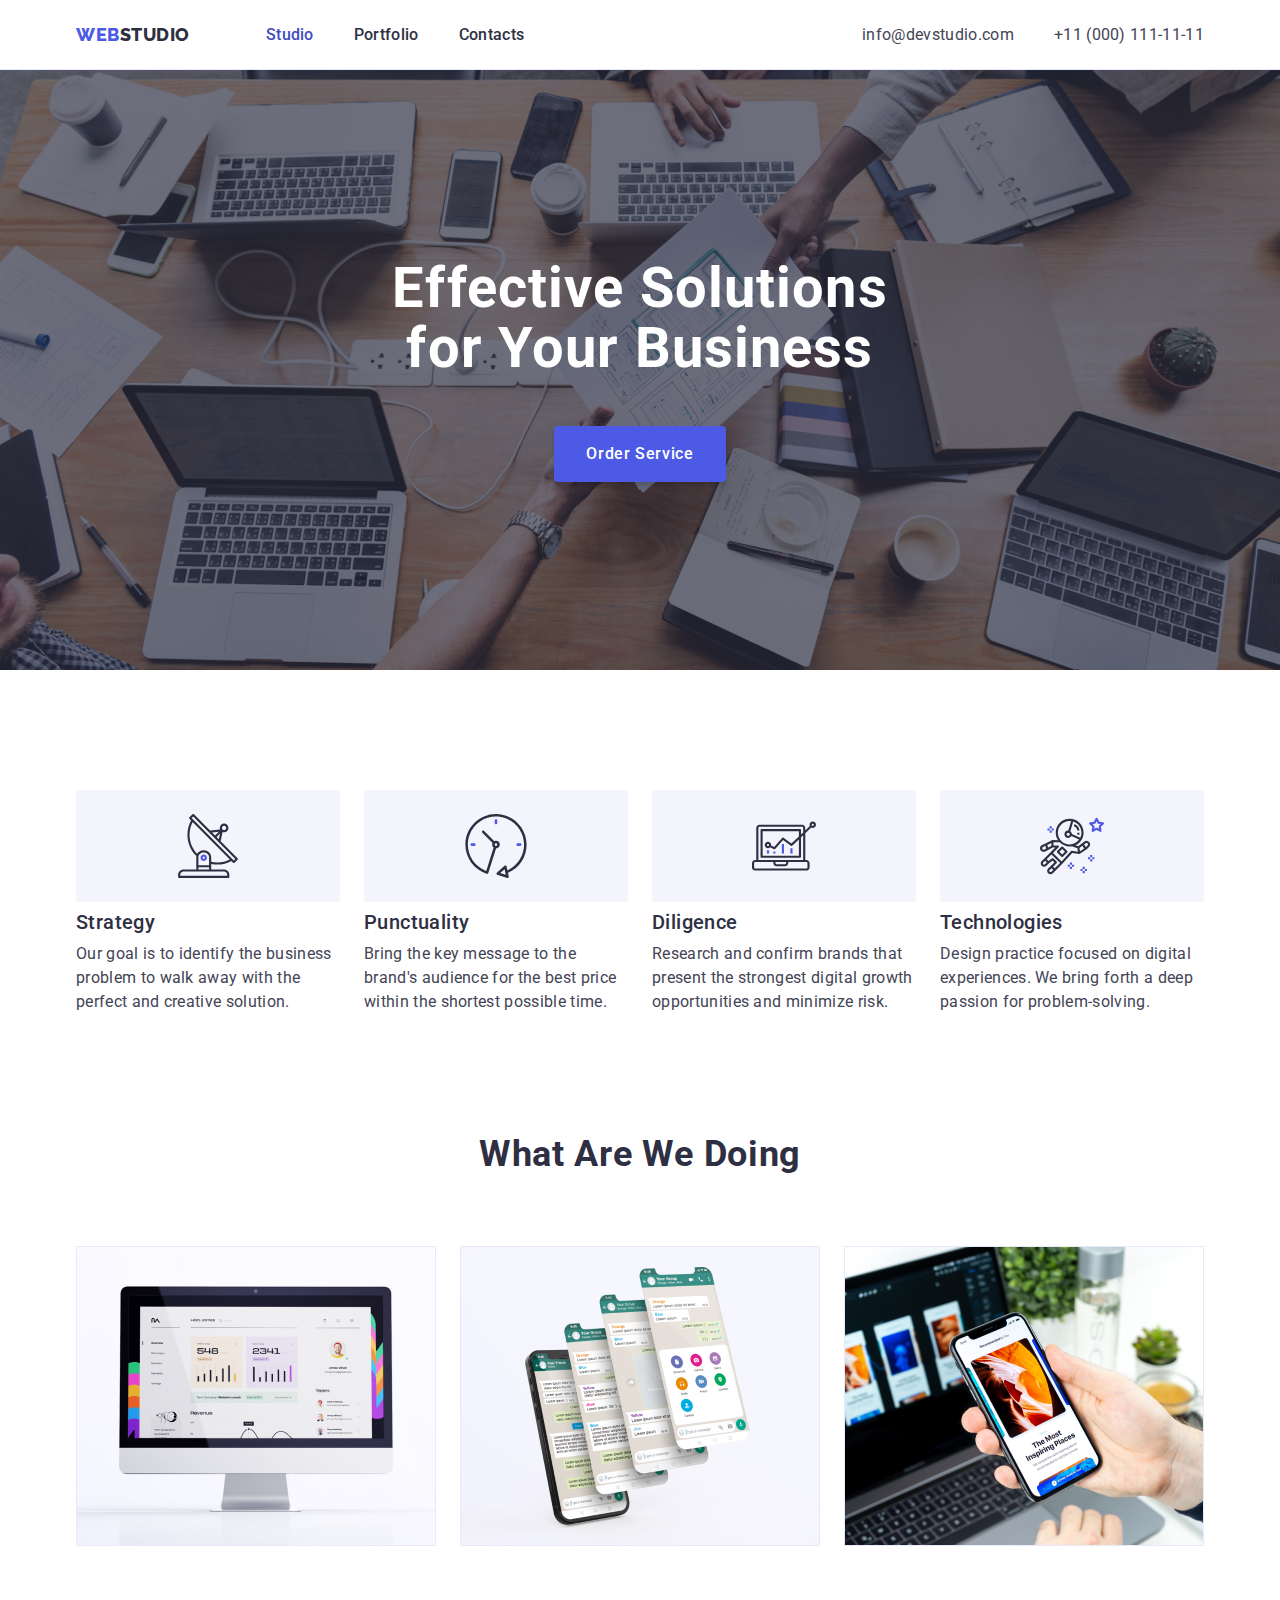
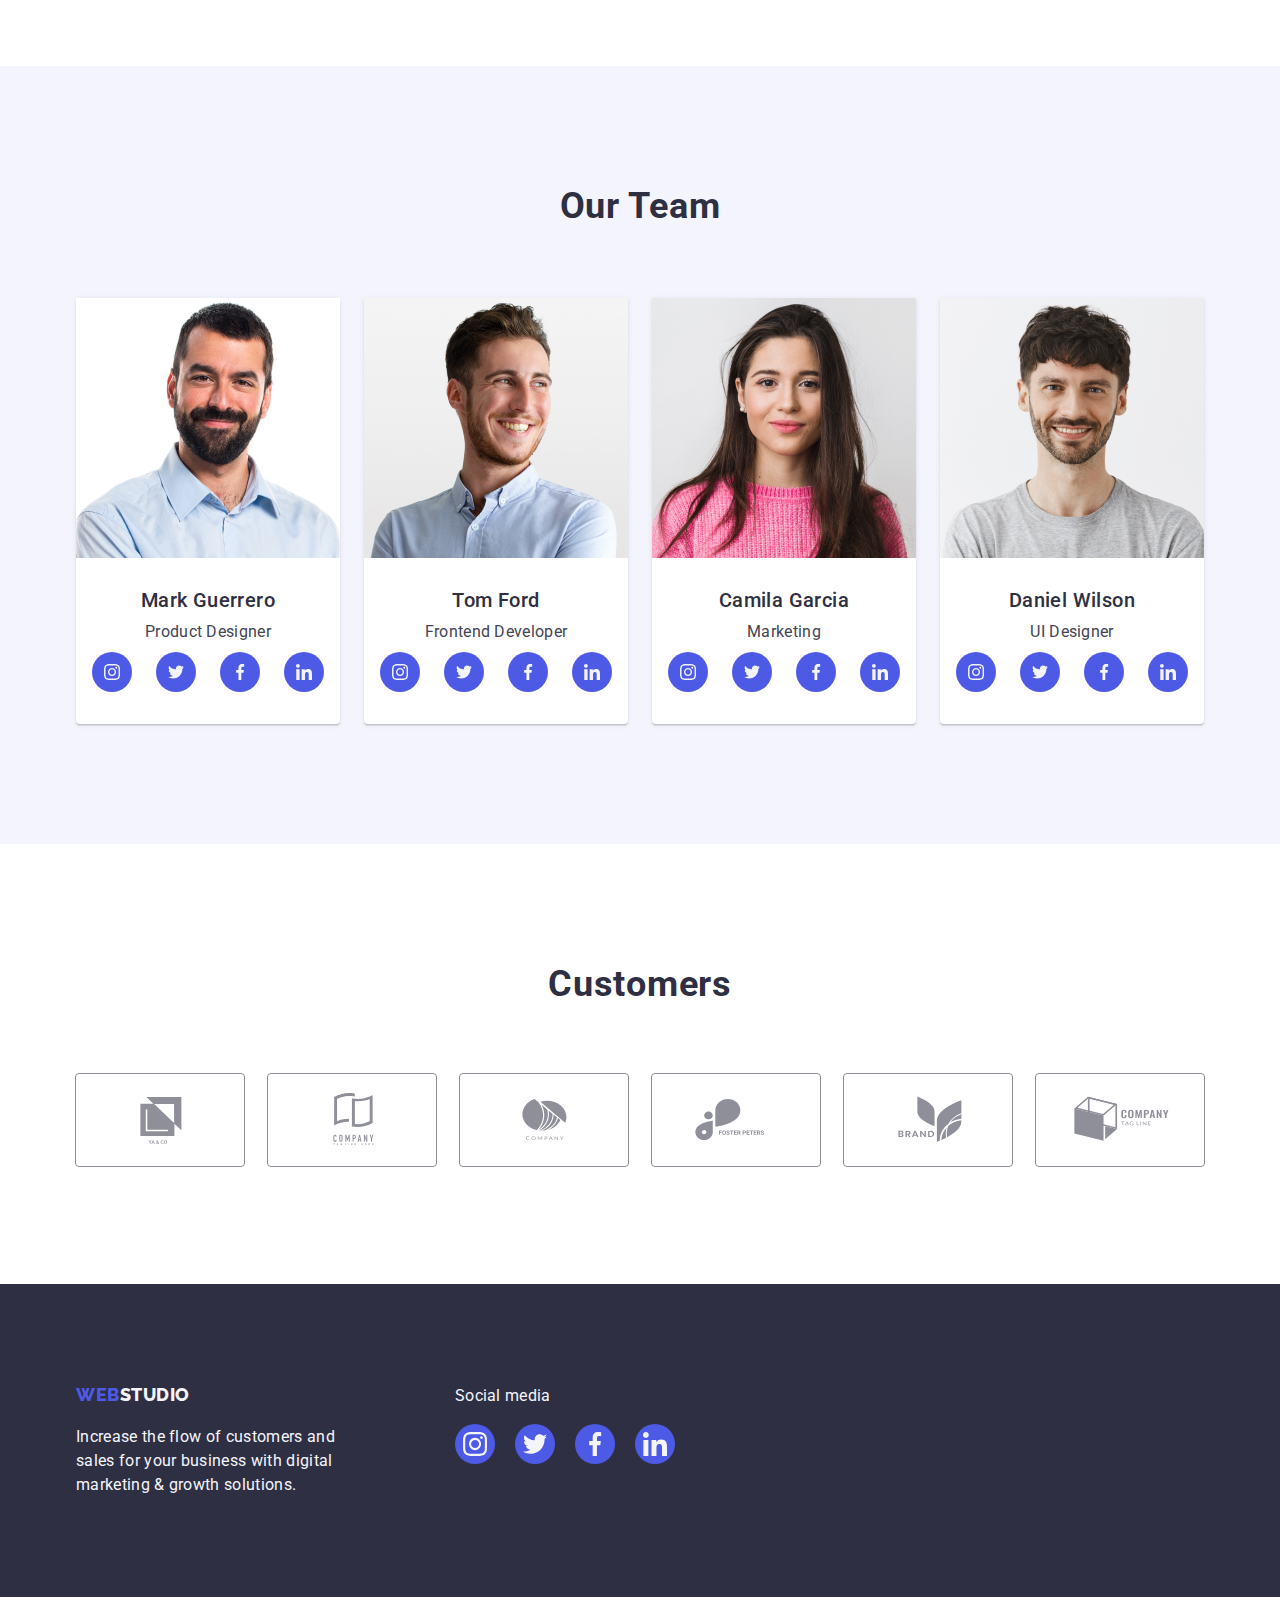
==== index.html @ 480c5d7b "Initial commit" ====
<!DOCTYPE html>
<html lang="en">
  <head>
    <meta charset="UTF-8" />
    <meta http-equiv="X-UA-Compatible" content="IE=edge" />
    <meta name="viewport" content="width=device-width, initial-scale=1.0" />
    <meta
      name="description"
      content="Effective solutions for business, Digital Marketing"
    />
    <title>Studio</title>
    <link
      rel="stylesheet"
      href="https://cdnjs.cloudflare.com/ajax/libs/modern-normalize/1.0.0/modern-normalize.min.css"
    />
    <link rel="stylesheet" href="./css/styles.css" />
    <link rel="preconnect" href="https://fonts.googleapis.com" />
    <link rel="preconnect" href="https://fonts.gstatic.com" crossorigin />
    <link
      href="https://fonts.googleapis.com/css2?family=Raleway:wght@800&family=Roboto:wght@400;500;700;900&display=swap"
      rel="stylesheet"
    />
    <link rel="icon" href="./images/webstudio-logo.png" />
  </head>
  <body>
    <header class="header">
      <div class="container header-container">
        <nav class="header-navigation">
          <a href="./index.html" class="header-logo link"
            ><span class="logo-blue">WEB</span>STUDIO</a
          >
          <ul class="header-menu-list list">
            <li class="header-menu-item">
              <a href="./index.html" class="header-menu-link link menu-active"
                >Studio</a
              >
            </li>
            <li class="header-menu-item">
              <a
                href="./portfolio.html"
                class="header-menu-link link"
                target="_blank"
                rel="noopener noreferrer"
                >Portfolio</a
              >
            </li>
            <li class="header-menu-item">
              <a
                href="#"
                class="header-menu-link link"
                target="_blank"
                rel="noopener noreferrer"
                >Contacts</a
              >
            </li>
          </ul>
        </nav>
        <address class="header-address">
          <ul class="header-address-list list">
            <li class="header-address-item">
              <a
                href="mailto:info@devstudio.com"
                class="header-address-link link"
                target="_blank"
                rel="noopener noreferrer"
                >info@devstudio.com</a
              >
            </li>
            <li class="header-address-item">
              <a
                href="tel:+110001111111"
                class="header-address-link link"
                target="_blank"
                rel="noopener noreferrer"
                >+11 (000) 111-11-11</a
              >
            </li>
          </ul>
        </address>
      </div>
    </header>
    <main>
      <section class="hero">
        <div class="container hero-container">
          <h1 class="hero-title">
            Effective Solutions
            <br />
            for Your Business
          </h1>
          <button type="button" class="hero-button">Order Service</button>
        </div>
      </section>
      <section class="section">
        <div class="container">
          <ul class="feature-list list">
            <li class="feature-item">
              <div class="feature-icon-container">
                <svg class="feature-icon" width="64" height="64">
                  <use href="./images/icons.svg#antenna"></use>
                </svg>
              </div>
              <h3 class="feature-title">Strategy</h3>
              <p class="feature-description">
                Our goal is to identify the business problem to walk away with
                the perfect and creative solution.
              </p>
            </li>
            <li class="feature-item">
              <div class="feature-icon-container">
                <svg class="feature-icon" width="64" height="64">
                  <use href="./images/icons.svg#clock"></use>
                </svg>
              </div>
              <h3 class="feature-title">Punctuality</h3>
              <p class="feature-description">
                Bring the key message to the brand's audience for the best price
                within the shortest possible time.
              </p>
            </li>
            <li class="feature-item">
              <div class="feature-icon-container">
                <svg class="feature-icon" width="64" height="64">
                  <use href="./images/icons.svg#diagram"></use>
                </svg>
              </div>
              <h3 class="feature-title">Diligence</h3>
              <p class="feature-description">
                Research and confirm brands that present the strongest digital
                growth opportunities and minimize risk.
              </p>
            </li>
            <li class="feature-item">
              <div class="feature-icon-container">
                <svg class="feature-icon" width="64" height="64">
                  <use href="./images/icons.svg#astronaut"></use>
                </svg>
              </div>
              <h3 class="feature-title">Technologies</h3>
              <p class="feature-description">
                Design practice focused on digital experiences. We bring forth a
                deep passion for problem-solving.
              </p>
            </li>
          </ul>
        </div>
      </section>
      <section class="section section-no-top-padding">
        <div class="container">
          <h2 class="section-title">What Are We Doing</h2>
          <ul class="image-list list">
            <li class="image-item">
              <img
                src="./images/computer.jpg"
                alt="computer"
                width="360"
                height="300"
              />
            </li>
            <li class="image-item">
              <img
                src="./images/mobile.jpg"
                alt="mobile"
                width="360"
                height="300"
              />
            </li>
            <li class="image-item">
              <img
                src="./images/gadgets.jpg"
                alt="laptop and mobile"
                width="360"
                height="300"
              />
            </li>
          </ul>
        </div>
      </section>
      <section class="section-team section">
        <div class="container">
          <h2 class="section-title">Our Team</h2>
          <ul class="team-members list">
            <li class="team-card">
              <img
                class="team-card-image"
                src="./images/product-designer.jpg"
                alt="Team Product Designer"
                width="264"
              />
              <div class="team-card-text">
                <h4 class="team-name">Mark Guerrero</h4>
                <p class="team-position">Product Designer</p>
                <ul class="team-social-list list">
                  <li class="team-social-item">
                    <a
                      href="https://www.instagram.com/"
                      target="_blank"
                      rel="noopener noreferrer"
                      class="team-social-link link"
                      ><svg class="team-social-icon" width="16" height="16">
                        <use href="./images/icons.svg#instagram"></use></svg
                    ></a>
                  </li>
                  <li class="team-social-item">
                    <a
                      href="https://www.twitter.com/"
                      target="_blank"
                      rel="noopener noreferrer"
                      class="team-social-link link"
                      ><svg class="team-social-icon" width="16" height="16">
                        <use href="./images/icons.svg#twitter"></use></svg
                    ></a>
                  </li>
                  <li class="team-social-item">
                    <a
                      href="https://www.facebook.com/"
                      target="_blank"
                      rel="noopener noreferrer"
                      class="team-social-link link"
                      ><svg class="team-social-icon" width="16" height="16">
                        <use href="./images/icons.svg#facebook"></use></svg
                    ></a>
                  </li>
                  <li class="team-social-item">
                    <a
                      href="https://www.linkedin.com/"
                      target="_blank"
                      rel="noopener noreferrer"
                      class="team-social-link link"
                      ><svg class="team-social-icon" width="16" height="16">
                        <use href="./images/icons.svg#linkedin"></use></svg
                    ></a>
                  </li>
                </ul>
              </div>
            </li>
            <li class="team-card">
              <img
                class="team-card-image"
                src="./images/frontend-developer.jpg"
                alt="Team Frontend Developer"
                width="264"
              />
              <div class="team-card-text">
                <h4 class="team-name">Tom Ford</h4>
                <p class="team-position">Frontend Developer</p>
                <ul class="team-social-list list">
                  <li class="team-social-item">
                    <a
                      href="https://www.instagram.com/"
                      target="_blank"
                      rel="noopener noreferrer"
                      class="team-social-link link"
                      ><svg class="team-social-icon" width="16" height="16">
                        <use href="./images/icons.svg#instagram"></use></svg
                    ></a>
                  </li>
                  <li class="team-social-item">
                    <a
                      href="https://www.twitter.com/"
                      target="_blank"
                      rel="noopener noreferrer"
                      class="team-social-link link"
                      ><svg class="team-social-icon" width="16" height="16">
                        <use href="./images/icons.svg#twitter"></use></svg
                    ></a>
                  </li>
                  <li class="team-social-item">
                    <a
                      href="https://www.facebook.com/"
                      target="_blank"
                      rel="noopener noreferrer"
                      class="team-social-link link"
                      ><svg class="team-social-icon" width="16" height="16">
                        <use href="./images/icons.svg#facebook"></use></svg
                    ></a>
                  </li>
                  <li class="team-social-item">
                    <a
                      href="https://www.linkedin.com/"
                      target="_blank"
                      rel="noopener noreferrer"
                      class="team-social-link link"
                      ><svg class="team-social-icon" width="16" height="16">
                        <use href="./images/icons.svg#linkedin"></use></svg
                    ></a>
                  </li>
                </ul>
              </div>
            </li>
            <li class="team-card">
              <img
                class="team-card-image"
                src="./images/marketing.jpg"
                alt="Assigned for Marketing"
                width="264"
              />
              <div class="team-card-text">
                <h4 class="team-name">Camila Garcia</h4>
                <p class="team-position">Marketing</p>
                <ul class="team-social-list list">
                  <li class="team-social-item">
                    <a
                      href="https://www.instagram.com/"
                      target="_blank"
                      rel="noopener noreferrer"
                      class="team-social-link link"
                      ><svg class="team-social-icon" width="16" height="16">
                        <use href="./images/icons.svg#instagram"></use></svg
                    ></a>
                  </li>
                  <li class="team-social-item">
                    <a
                      href="https://www.twitter.com/"
                      target="_blank"
                      rel="noopener noreferrer"
                      class="team-social-link link"
                      ><svg class="team-social-icon" width="16" height="16">
                        <use href="./images/icons.svg#twitter"></use></svg
                    ></a>
                  </li>
                  <li class="team-social-item">
                    <a
                      href="https://www.facebook.com/"
                      target="_blank"
                      rel="noopener noreferrer"
                      class="team-social-link link"
                      ><svg class="team-social-icon" width="16" height="16">
                        <use href="./images/icons.svg#facebook"></use></svg
                    ></a>
                  </li>
                  <li class="team-social-item">
                    <a
                      href="https://www.linkedin.com/"
                      target="_blank"
                      rel="noopener noreferrer"
                      class="team-social-link link"
                      ><svg class="team-social-icon" width="16" height="16">
                        <use href="./images/icons.svg#linkedin"></use></svg
                    ></a>
                  </li>
                </ul>
              </div>
            </li>
            <li class="team-card">
              <img
                class="team-card-image"
                src="./images/ui-designer.jpg"
                alt="Team UI Designer"
                width="264"
              />
              <div class="team-card-text">
                <h4 class="team-name">Daniel Wilson</h4>
                <p class="team-position">UI Designer</p>
                <ul class="team-social-list list">
                  <li class="team-social-item">
                    <a
                      href="https://www.instagram.com/"
                      target="_blank"
                      rel="noopener noreferrer"
                      class="team-social-link link"
                      ><svg class="team-social-icon" width="16" height="16">
                        <use href="./images/icons.svg#instagram"></use></svg
                    ></a>
                  </li>
                  <li class="team-social-item">
                    <a
                      href="https://www.twitter.com/"
                      target="_blank"
                      rel="noopener noreferrer"
                      class="team-social-link link"
                      ><svg class="team-social-icon" width="16" height="16">
                        <use href="./images/icons.svg#twitter"></use></svg
                    ></a>
                  </li>
                  <li class="team-social-item">
                    <a
                      href="https://www.facebook.com/"
                      target="_blank"
                      rel="noopener noreferrer"
                      class="team-social-link link"
                      ><svg class="team-social-icon" width="16" height="16">
                        <use href="./images/icons.svg#facebook"></use></svg
                    ></a>
                  </li>
                  <li class="team-social-item">
                    <a
                      href="https://www.linkedin.com/"
                      target="_blank"
                      rel="noopener noreferrer"
                      class="team-social-link link"
                      ><svg class="team-social-icon" width="16" height="16">
                        <use href="./images/icons.svg#linkedin"></use></svg
                    ></a>
                  </li>
                </ul>
              </div>
            </li>
          </ul>
        </div>
      </section>
      <section class="section">
        <div class="container">
          <h2 class="section-title">Customers</h2>
          <ul class="clients-list list">
            <li class="clients-item">
              <a href="#" class="clients-link link">
                <svg class="clients-icon" width="104" height="56">
                  <use href="./images/icons.svg#client-1"></use>
                </svg>
              </a>
            </li>
            <li class="clients-item">
              <a href="#" class="clients-link link">
                <svg class="clients-icon" width="104" height="56">
                  <use href="./images/icons.svg#client-2"></use>
                </svg>
              </a>
            </li>
            <li class="clients-item">
              <a href="#" class="clients-link link">
                <svg class="clients-icon" width="104" height="56">
                  <use href="./images/icons.svg#client-3"></use>
                </svg>
              </a>
            </li>
            <li class="clients-item">
              <a href="#" class="clients-link link">
                <svg class="clients-icon" width="104" height="56">
                  <use href="./images/icons.svg#client-4"></use>
                </svg>
              </a>
            </li>
            <li class="clients-item">
              <a href="#" class="clients-link link">
                <svg class="clients-icon" width="104" height="56">
                  <use href="./images/icons.svg#client-5"></use>
                </svg>
              </a>
            </li>
            <li class="clients-item">
              <a href="#" class="clients-link link">
                <svg class="clients-icon" width="104" height="56">
                  <use href="./images/icons.svg#client-6"></use>
                </svg>
              </a>
            </li>
          </ul>
        </div>
      </section>
    </main>
    <footer class="footer">
      <div class="footer-container container">
        <div class="footer-text-container">
          <a href="./index.html" class="footer-logo link"
            ><span class="logo-blue">WEB</span>STUDIO</a
          >
          <p class="footer-text">
            Increase the flow of customers and
            <br />
            sales for your business with digital
            <br />
            marketing & growth solutions.
          </p>
        </div>
        <div class="footer-social-container">
          <p class="footer-text">Social media</p>
          <ul class="footer-social-list list">
            <li class="footer-social-item">
              <a
                href="https://www.instagram.com/"
                target="_blank"
                rel="noopener noreferrer"
                class="footer-social-link link"
                ><svg class="footer-social-icon" width="24" height="24">
                  <use href="./images/icons.svg#instagram"></use></svg
              ></a>
            </li>
            <li class="footer-social-item">
              <a
                href="https://www.twitter.com/"
                target="_blank"
                rel="noopener noreferrer"
                class="footer-social-link link"
                ><svg class="footer-social-icon" width="24" height="24">
                  <use href="./images/icons.svg#twitter"></use></svg
              ></a>
            </li>
            <li class="footer-social-item">
              <a
                href="https://www.facebook.com/"
                target="_blank"
                rel="noopener noreferrer"
                class="footer-social-link link"
                ><svg class="footer-social-icon" width="24" height="24">
                  <use href="./images/icons.svg#facebook"></use></svg
              ></a>
            </li>
            <li class="footer-social-item">
              <a
                href="https://www.linkedin.com/"
                target="_blank"
                rel="noopener noreferrer"
                class="footer-social-link link"
                ><svg class="footer-social-icon" width="24" height="24">
                  <use href="./images/icons.svg#linkedin"></use></svg
              ></a>
            </li>
          </ul>
        </div>
      </div>
    </footer>
  </body>
</html>
---- css/styles.css ----
:root {
  --iris: #4d5ae5;
  --ocean: #404bbf;
  --navyblue: #2e2f42;
  --cloud: #f4f4fd;
  --slate: #434455;
  --cornflower: #e7e9fc;
  --white: #ffffff;
  --grey: rgba(46, 47, 66, 0.7);
  --lightslate: #8e8f99;
}

html {
  box-sizing: border-box;
}

*,
*::after,
*::before {
  box-sizing: inherit;
}

h1,
h2,
h3,
h4,
h5,
h6,
p {
  margin: 0;
}

img {
  display: block;
  max-width: 100%;
  height: auto;
}

body {
  font-family: 'Roboto', sans-serif;
  font-style: normal;
  font-weight: 400;
  color: var(--navyblue, #2e2f42);
  margin: 0;
}

.list {
  list-style: none;
  margin: 0;
  padding: 0;
}

.link {
  text-decoration: none;
  color: inherit;
}

.container {
  width: 1158px;
  margin: 0 auto;
  padding: 0 15px;
}

.logo-blue {
  color: var(--iris, #4d5ae5);
}

.header {
  border-bottom: 1px solid var(--cornflower, #e7e9fc);
  background: var(--white, #fff);
}

.header-container {
  display: flex;
  align-items: center;
  justify-content: space-between;
}

.header-navigation {
  display: flex;
  align-items: center;
  justify-content: space-between;
}

.header-logo {
  font-family: 'Raleway', sans-serif;
  font-weight: 800;
  font-size: 18px;
  line-height: 21px;
  letter-spacing: 0.03em;
  padding: 24px 0;
}

.header-menu-list {
  font-weight: 500;
  font-size: 16px;
  line-height: 24px;
  letter-spacing: 0.02em;
  display: flex;
  gap: 40px;
  margin-left: 76px;
}

.header-menu-link,
.header-address-link {
  padding: 24px 0;
}

.header-menu-link:hover,
.header-menu-link:focus {
  color: var(--iris, #4d5ae5);
}

.menu-active,
.header-address-link:hover,
.header-address-link:focus {
  color: var(--ocean, #404bbf);
}

.header-address-list {
  display: flex;
  gap: 40px;
}

.header-address-item {
  font-size: 16px;
  font-style: normal;
  line-height: 24px;
  letter-spacing: 0.02em;
  color: var(--slate, #434455);
}

.hero {
  background-color: var(--navyblue, #2e2f42);
  height: 600px;
  flex-shrink: 0;
  padding: 188px 0;
  background-image: url(../images/dark-hero-bg.png), url(../images/hero-bg.jpg),
    linear-gradient(rgba(46, 47, 66, 0.7), rgba(46, 47, 66, 0.7));
  background-repeat: no-repeat, no-repeat;
  background-position: center, center;
  background-size: 1440px, 1440px;
}

.hero-container {
  text-align: center;
}

.hero-title {
  color: var(--white, #fff);
  font-weight: 700;
  font-size: 56px;
  line-height: 60px;
  letter-spacing: 0.02em;
  display: flex;
  flex-direction: column;
  flex-shrink: 0;
  margin-bottom: 48px;
}

.hero-button {
  color: var(--white, #fff);
  background-color: var(--iris, #4d5ae5);
  border: none;
  box-shadow: 0px 4px 4px rgba(0, 0, 0, 0.15);
  border-radius: 4px;
  font-family: 'Roboto', sans-serif;
  font-weight: 500;
  font-size: 16px;
  line-height: 24px;
  letter-spacing: 0.64px;
  padding: 16px 32px;
  display: block;
  margin: 0 auto;
}

.hero-button:hover {
  background-color: var(--ocean, #404bbf);
  cursor: pointer;
}

.section {
  padding: 120px 0;
}

.section-no-top-padding {
  padding-top: 0;
}

.feature-list,
.image-list,
.team-members {
  display: flex;
  margin-left: -24px;
  margin-top: -24px;
}

.feature-icon-container {
  background-color: var(--cloud, #f4f4fd);
  border-radius: 4px;
  display: flex;
  align-items: center;
  justify-content: center;
  padding: 24px 100px;
  margin-bottom: 8px;
}

.feature-item,
.image-item,
.team-card {
  margin-left: 24px;
  margin-top: 24px;
}

.feature-title {
  font-weight: 500;
  font-size: 20px;
  line-height: 24px;
  letter-spacing: 0.02em;
  margin-bottom: 8px;
}

.feature-description {
  font-size: 16px;
  line-height: 24px;
  letter-spacing: 0.02em;
  color: var(--slate, #434455);
}

.section-title {
  font-weight: 700;
  font-size: 36px;
  line-height: 40px;
  letter-spacing: 0.02em;
  text-align: center;
  margin-bottom: 72px;
}

.section-team {
  background-color: var(--cloud, #f4f4fd);
}

.team-card {
  border-radius: 0px 0px 4px 4px;
  background: var(--white, #fff);
  box-shadow: 0px 2px 1px 0px rgba(46, 47, 66, 0.08),
    0px 1px 1px 0px rgba(46, 47, 66, 0.16),
    0px 1px 6px 0px rgba(46, 47, 66, 0.08);
  display: inline-flex;
  padding: 0px 0px 32px 0px;
  flex-direction: column;
  justify-content: center;
  align-items: center;
}

.team-card-image {
  margin-bottom: 30px;
}

.team-card-text {
  width: 232px;
  display: flex;
  flex-direction: column;
  justify-content: center;
  align-items: center;
  gap: 8px;
}

.team-name {
  font-weight: 500;
  font-size: 20px;
  line-height: 24px;
  letter-spacing: 0.02em;
  text-align: center;
}

.team-position {
  font-size: 16px;
  line-height: 24px;
  letter-spacing: 0.02em;
  color: var(--slate, #434455);
  text-align: center;
}

.team-social-list {
  display: flex;
  gap: 24px;
}

.team-social-link {
  background-color: var(--iris, #4d5ae5);
  width: 40px;
  height: 40px;
  border-radius: 50%;
  display: flex;
  align-items: center;
  justify-content: center;
  color: var(--cloud, #f4f4fd);
}

.team-social-link:hover,
.team-social-link:focus {
  background-color: var(--ocean, #404bbf);
}

.team-social-icon {
  fill: currentColor;
}

.clients-list {
  display: flex;
  justify-content: center;
  gap: 24px;
}

.clients-item {
  width: 168px;
  height: 88px;
  display: flex;
  justify-content: center;
  align-items: center;
}

.clients-link {
  border: 1px solid var(--lightslate, #8e8f99);
  border-radius: 4px;
  color: var(--lightslate, #8e8f99);
  padding: 16px 32px;
}

.clients-icon {
  fill: currentColor;
}

.clients-link:hover,
.clients-link:focus {
  color: var(--ocean, #404bbf);
  border: 1px solid var(--ocean, #404bbf);
}

.projects-container {
  display: flex;
  flex-direction: column;
  align-items: center;
}

.portfolio-filters {
  display: flex;
  align-items: center;
  gap: 24px;
  margin-bottom: 72px;
}

.filter-button {
  border: 1px solid var(--cornflower, #e7e9fc);
  background-color: var(--cloud, #f4f4fd);
  border-radius: 4px;
  color: var(--iris, #4d5ae5);
  font-family: inherit;
  font-weight: 500;
  font-size: 16px;
  line-height: 24px;
  padding: 12px 24px;
}

.filter-button:hover,
.filter-button:focus {
  background-color: var(--iris, #4d5ae5);
  box-shadow: 0px 3px 1px rgba(0, 0, 0, 0.1), 0px 2px 1px rgba(0, 0, 0, 0.08),
    0px 2px 2px rgba(0, 0, 0, 0.12);
  border: 1px solid var(--iris, #4d5ae5);
  border-radius: 4px;
  color: #ffffff;
  cursor: pointer;
}

.filter-active {
  background-color: var(--ocean, #404bbf);
  box-shadow: 0px 3px 1px rgba(0, 0, 0, 0.1), 0px 2px 1px rgba(0, 0, 0, 0.08),
    0px 2px 2px rgba(0, 0, 0, 0.12);
  border: 1px solid var(--ocean, #404bbf);
  border-radius: 4px;
  color: var(--white, #fff);
  cursor: pointer;
}

.projects {
  display: flex;
  flex-wrap: wrap;
  margin-right: -24px;
  margin-bottom: -48px;
}

.project-card {
  display: flex;
  flex-direction: column;
  align-items: flex-start;
  margin-right: 24px;
  margin-bottom: 48px;
}

.project-link:hover,
.project-link:focus {
  box-shadow: 0px 2px 1px 0px rgba(46, 47, 66, 0.08),
    0px 1px 1px 0px rgba(46, 47, 66, 0.16),
    0px 1px 6px 0px rgba(46, 47, 66, 0.08);
}

.project-card-text {
  display: flex;
  flex-direction: column;
  justify-content: center;
  align-items: flex-start;
  align-self: stretch;
  padding: 32px 16px;
  border-top: 0px;
  border-bottom: 1px solid var(--cornflower, #e7e9fc);
  border-left: 1px solid var(--cornflower, #e7e9fc);
  border-right: 1px solid var(--cornflower, #e7e9fc);
  background-color: var(--white, #fff);
}

.project-title {
  font-weight: 500;
  font-size: 20px;
  line-height: 24px;
  letter-spacing: 0.02em;
  margin-bottom: 8px;
}

.project-description {
  font-size: 16px;
  line-height: 24px;
  letter-spacing: 0.02em;
  color: var(--slate, #434455);
}

.footer {
  background-color: var(--navyblue, #2e2f42);
  padding: 100px 0;
}

.footer-container {
  display: flex;
}

.footer-social-container {
  margin-left: 120px;
}

.footer-social-list {
  display: flex;
  gap: 20px;
  margin-top: 16px;
}

.footer-social-item {
  width: 40px;
  height: 40px;
}

.footer-social-link {
  width: 100%;
  height: 100%;
  display: flex;
  align-items: center;
  justify-content: center;
  color: var(--cloud, #f4f4fd);
  background-color: var(--iris, #4d5ae5);
  border-radius: 50%;
}

.footer-social-link:hover,
.footer-social-link:focus {
  background-color: #31d0aa;
}

.footer-social-icon {
  fill: currentColor;
}

.footer-logo {
  font-family: 'Raleway';
  font-weight: 800;
  font-size: 18px;
  line-height: 21px;
  letter-spacing: 0.03em;
  color: var(--cloud, #f4f4fd);
  display: block;
  margin-bottom: 20px;
}

.footer-text {
  font-size: 16px;
  line-height: 24px;
  letter-spacing: 0.02em;
  color: var(--cloud, #f4f4fd);
}
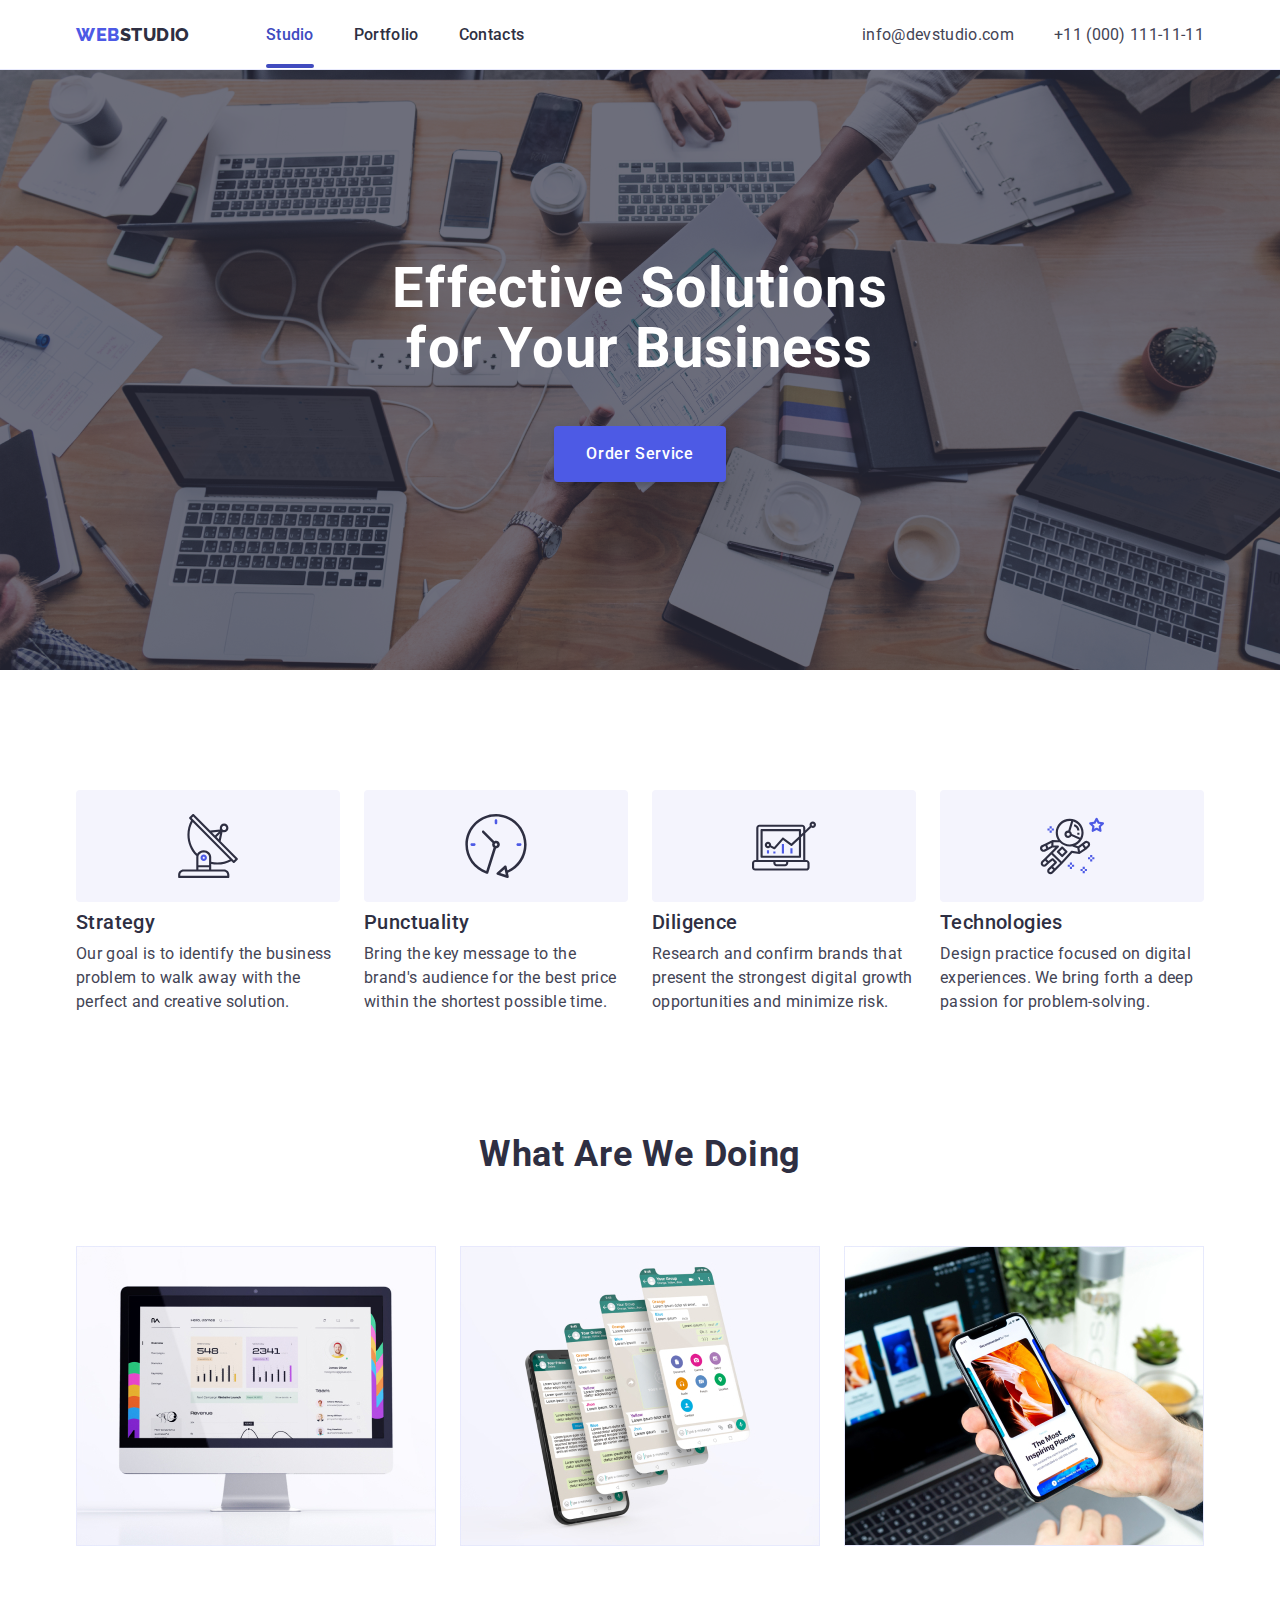
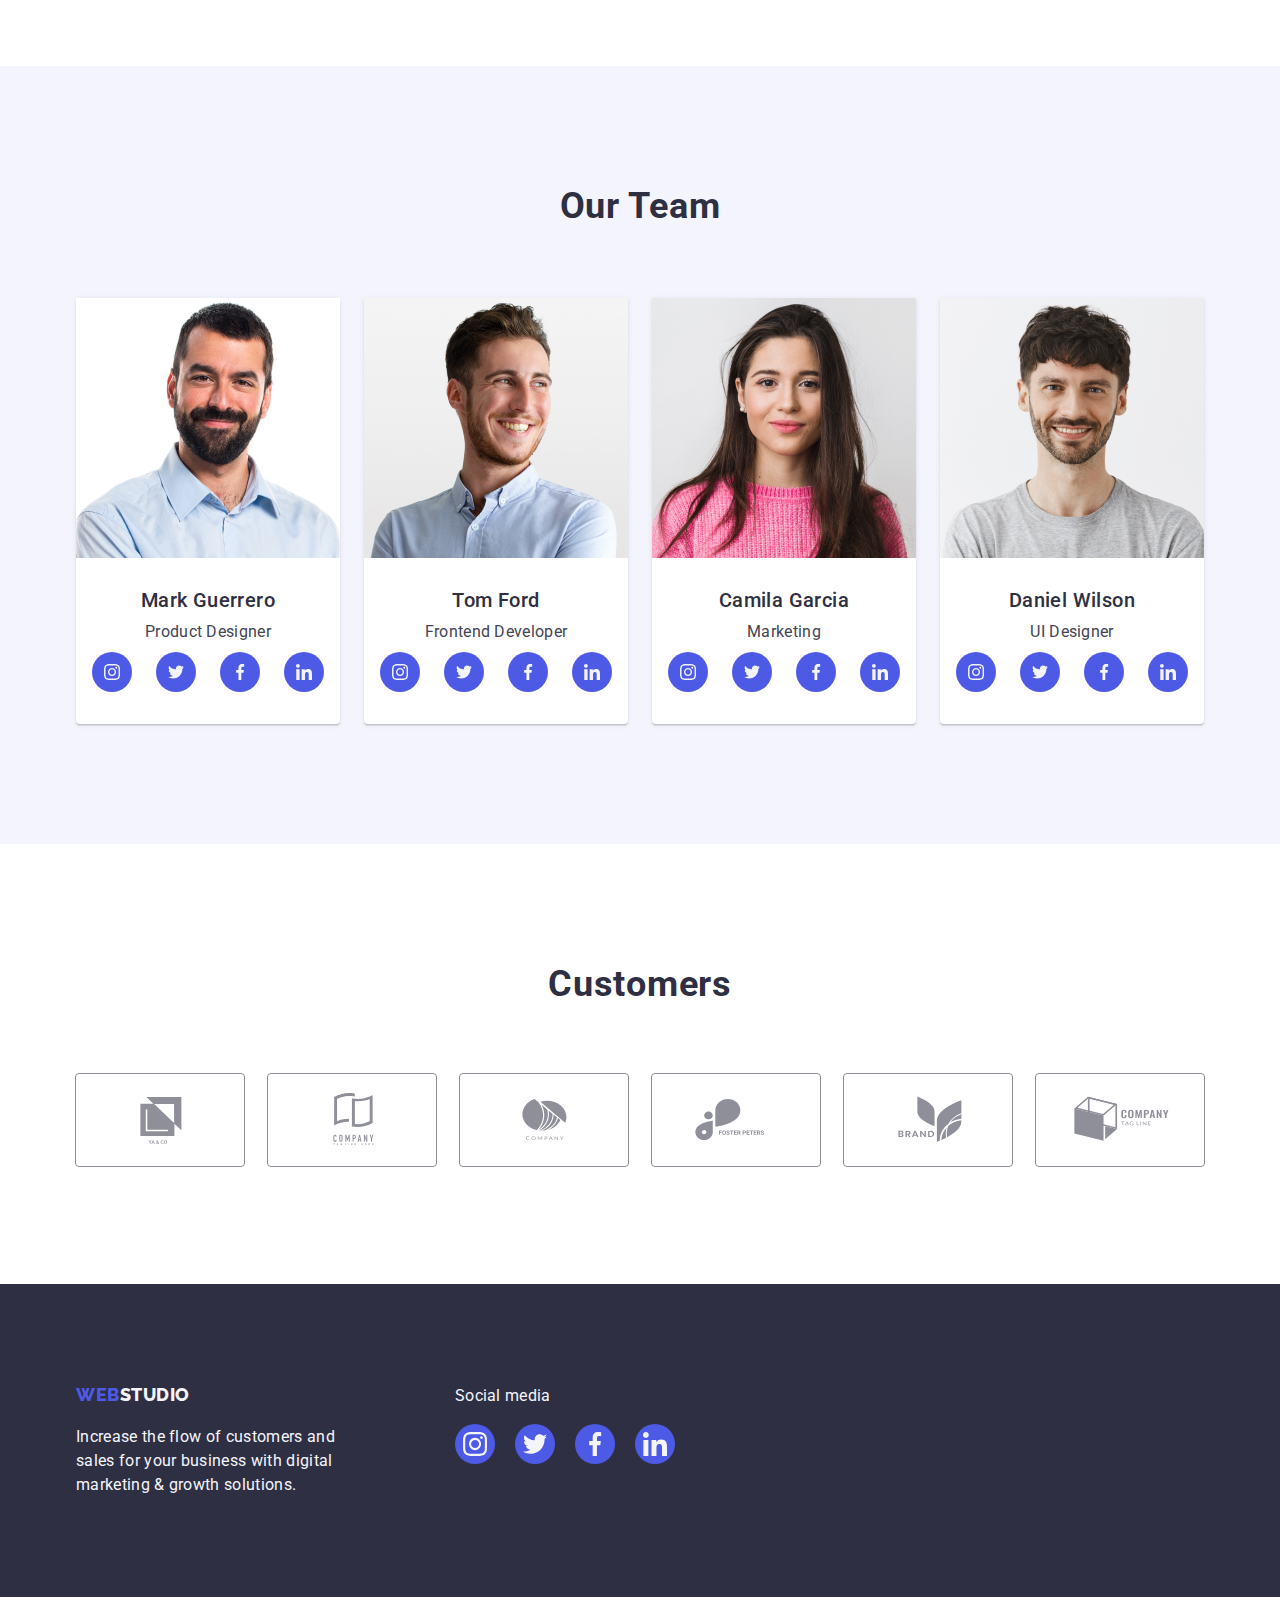
==== commit f3c7e822: "Updated styles and added modal" ====
--- a/index.html
+++ b/index.html
@@ -87,7 +87,9 @@
             <br />
             for Your Business
           </h1>
-          <button type="button" class="hero-button">Order Service</button>
+          <button type="button" class="hero-button" data-modal-open>
+            Order Service
+          </button>
         </div>
       </section>
       <section class="section">
@@ -509,5 +511,19 @@
         </div>
       </div>
     </footer>
+    <div class="backdrop is-hidden" data-modal>
+      <div class="modal">
+        <button type="button" class="modal-close" data-modal-close>
+          <svg class="modal-close-icon" width="8" height="8">
+            <use href="./images/icons.svg#close"></use>
+          </svg>
+        </button>
+      </div>
+    </div>
+    <script src="https://unpkg.com/aos@2.3.1/dist/aos.js"></script>
+    <script>
+      AOS.init();
+    </script>
+    <script src="./js/modal.js"></script>
   </body>
 </html>
--- a/css/styles.css
+++ b/css/styles.css
@@ -8,6 +8,7 @@
   --white: #ffffff;
   --grey: rgba(46, 47, 66, 0.7);
   --lightslate: #8e8f99;
+  --dairy: #fcfcfc;
 }
 
 html {
@@ -101,9 +102,27 @@
   margin-left: 76px;
 }
 
+.menu-active {
+  position: relative;
+  color: var(--ocean);
+}
+
+.menu-active::after {
+  content: '';
+  border: 2px solid var(--ocean);
+  border-radius: 2px;
+  background-color: var(--ocean);
+  height: 4px;
+  width: 100%;
+  position: absolute;
+  left: 0;
+  bottom: 0;
+}
+
 .header-menu-link,
 .header-address-link {
   padding: 24px 0;
+  transition: color 250ms cubic-bezier(0.4, 0, 0.2, 1);
 }
 
 .header-menu-link:hover,
@@ -172,6 +191,7 @@
   padding: 16px 32px;
   display: block;
   margin: 0 auto;
+  transition: background-color 250ms cubic-bezier(0.4, 0, 0.2, 1);
 }
 
 .hero-button:hover {
@@ -296,6 +316,7 @@
   align-items: center;
   justify-content: center;
   color: var(--cloud, #f4f4fd);
+  transition: background-color 250ms cubic-bezier(0.4, 0, 0.2, 1);
 }
 
 .team-social-link:hover,
@@ -326,6 +347,8 @@
   border-radius: 4px;
   color: var(--lightslate, #8e8f99);
   padding: 16px 32px;
+  transition: color 250ms cubic-bezier(0.4, 0, 0.2, 1),
+    border 250ms cubic-bezier(0.4, 0, 0.2, 1);
 }
 
 .clients-icon {
@@ -361,6 +384,11 @@
   font-size: 16px;
   line-height: 24px;
   padding: 12px 24px;
+  transition: background-color 250ms cubic-bezier(0.4, 0, 0.2, 1),
+    box-shadow 250ms cubic-bezier(0.4, 0, 0.2, 1),
+    border 250ms cubic-bezier(0.4, 0, 0.2, 1),
+    border-radius 250ms cubic-bezier(0.4, 0, 0.2, 1),
+    color 250ms cubic-bezier(0.4, 0, 0.2, 1);
 }
 
 .filter-button:hover,
@@ -399,11 +427,40 @@
   margin-bottom: 48px;
 }
 
+.project-link {
+  transition: box-shadow 250ms cubic-bezier(0.4, 0, 0.2, 1);
+}
+
 .project-link:hover,
 .project-link:focus {
   box-shadow: 0px 2px 1px 0px rgba(46, 47, 66, 0.08),
     0px 1px 1px 0px rgba(46, 47, 66, 0.16),
     0px 1px 6px 0px rgba(46, 47, 66, 0.08);
+}
+
+.project-cover-wrap {
+  position: relative;
+  overflow: hidden;
+}
+
+.project-cover-text {
+  position: absolute;
+  top: 0;
+  height: 100%;
+  width: 100%;
+  padding: 40px 32px;
+  background-color: var(--iris, #4d5ae5);
+  color: var(--cloud, #f4f4fd);
+  font-size: 16px;
+  font-weight: 400;
+  line-height: 24px;
+  letter-spacing: 0.32px;
+  transform: translateY(100%);
+  transition: transform 250ms cubic-bezier(0.4, 0, 0.2, 1);
+}
+
+.project-card:hover .project-cover-text {
+  transform: translateY(0);
 }
 
 .project-card-text {
@@ -468,6 +525,7 @@
   color: var(--cloud, #f4f4fd);
   background-color: var(--iris, #4d5ae5);
   border-radius: 50%;
+  transition: background-color 250ms cubic-bezier(0.4, 0, 0.2, 1);
 }
 
 .footer-social-link:hover,
@@ -496,3 +554,65 @@
   letter-spacing: 0.02em;
   color: var(--cloud, #f4f4fd);
 }
+
+.backdrop {
+  position: fixed;
+  top: 0;
+  left: 0;
+  width: 100%;
+  height: 100%;
+  background-color: rgba(0, 0, 0, 0.2);
+  opacity: 1;
+  transition: opacity 250ms cubic-bezier(0.4, 0, 0.2, 1);
+}
+
+.modal {
+  position: absolute;
+  top: 50%;
+  left: 50%;
+  min-width: 408px;
+  min-height: 584px;
+  background-color: var(--dairy, #fcfcfc);
+
+  transform: translate(-50%, -50%) scale(1);
+  transition: transform 250ms cubic-bezier(0.4, 0, 0.2, 1);
+}
+
+.backdrop.is-hidden .modal {
+  transform: translate(-50%, -50%) scale(0);
+}
+
+.modal-close {
+  position: absolute;
+  top: 8px;
+  right: 8px;
+  padding: 0;
+  display: flex;
+  justify-content: center;
+  align-items: center;
+  width: 30px;
+  height: 30px;
+
+  background-color: var(--white);
+  color: var(--navyblue);
+  border: 1px solid rgba(0, 0, 0, 0.1);
+  border-radius: 15px;
+  cursor: pointer;
+
+  transition: color 250ms cubic-bezier(0.4, 0, 0.2, 1);
+}
+
+.modal-close-icon {
+  fill: currentColor;
+}
+
+.modal-close:hover,
+.modal-close:focus {
+  color: var(--ocean);
+}
+
+.is-hidden {
+  visibility: none;
+  opacity: 0;
+  pointer-events: none;
+}
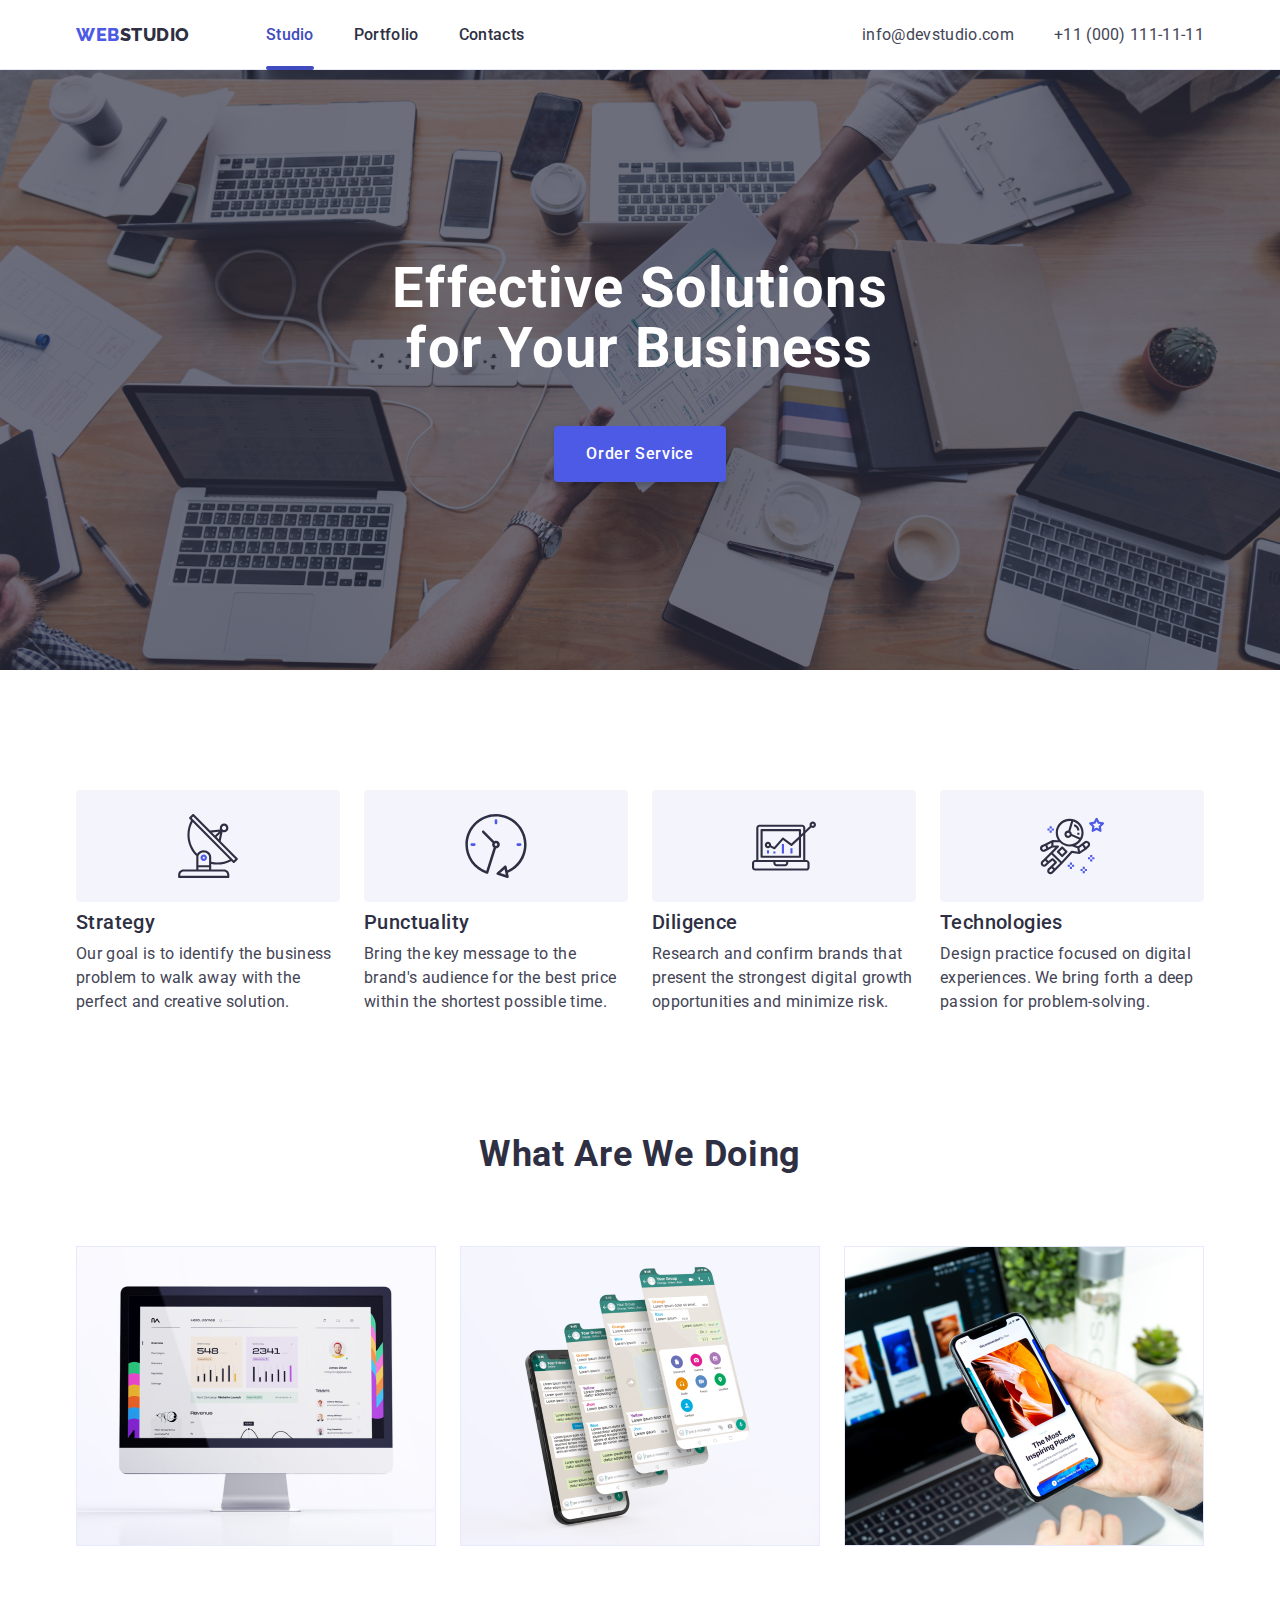
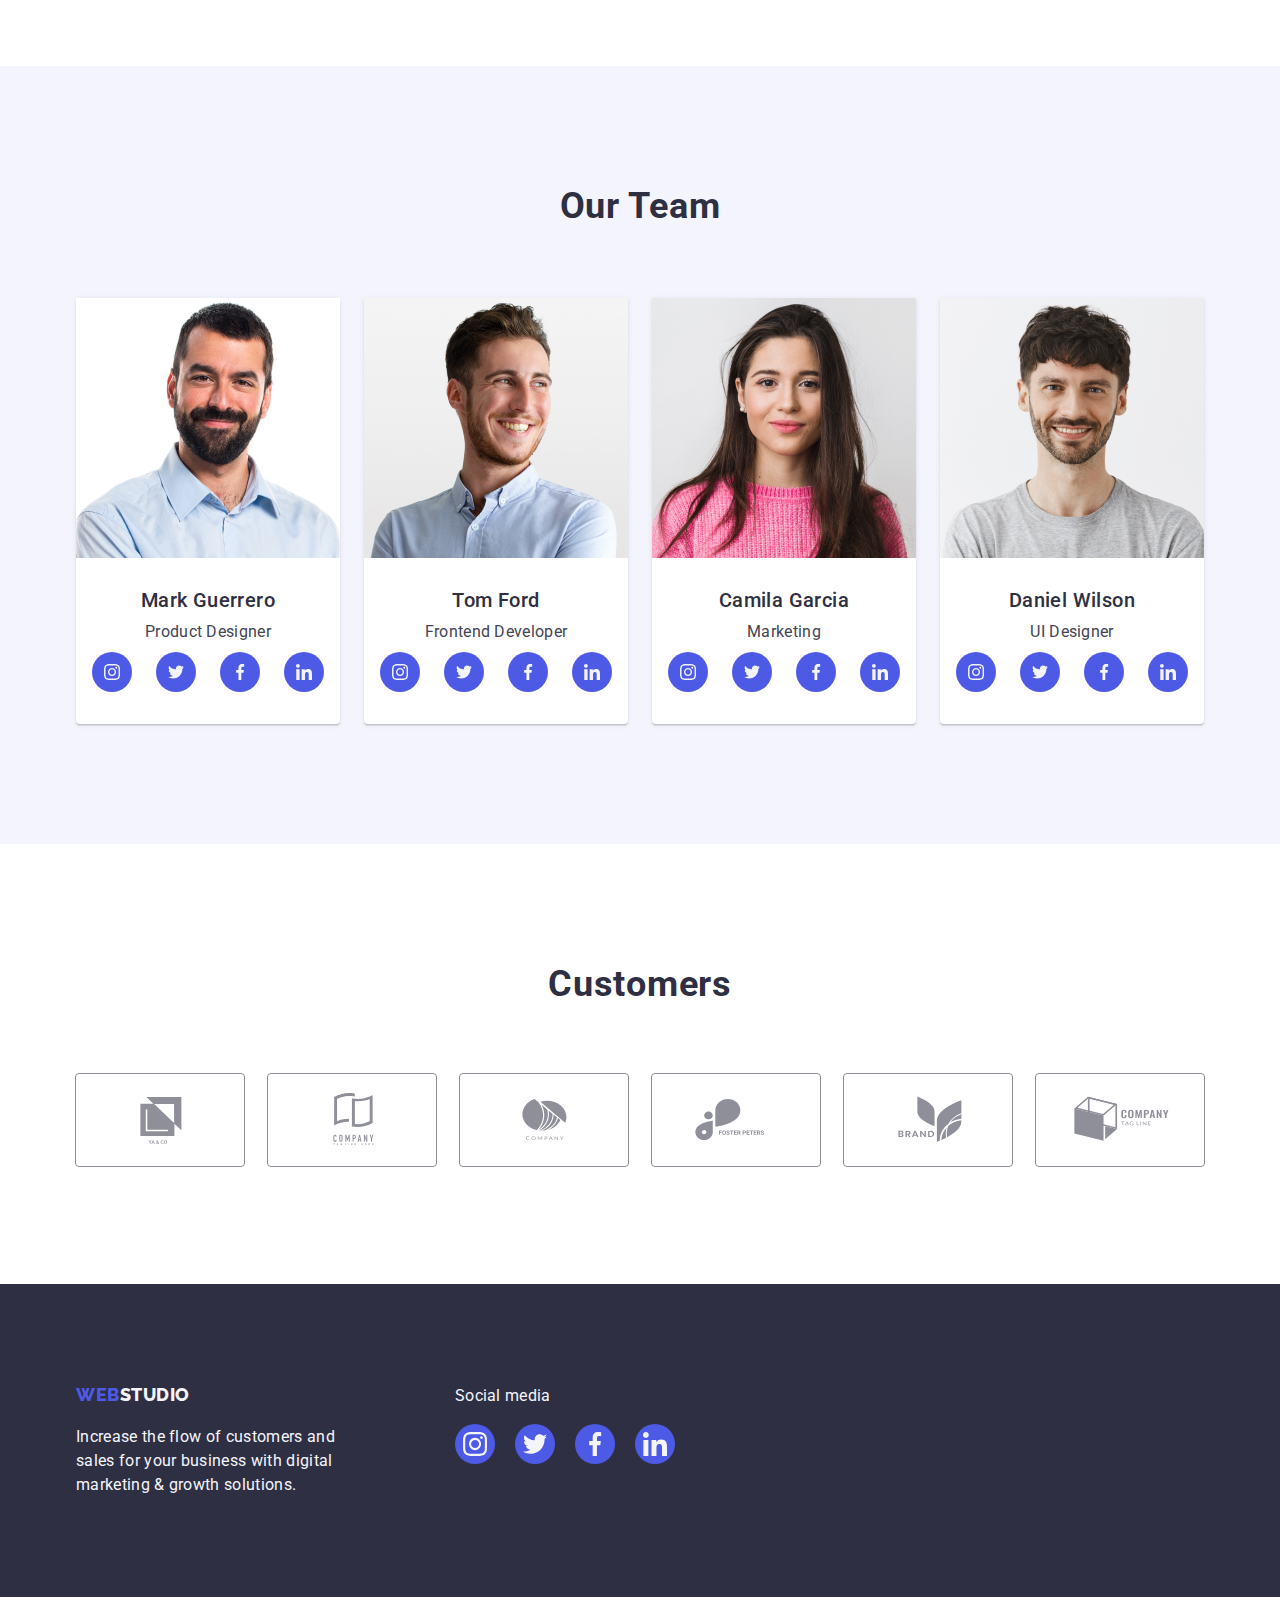
==== commit 99b5efc9: "Updated hovering effect" ====
--- a/index.html
+++ b/index.html
@@ -36,22 +36,12 @@
               >
             </li>
             <li class="header-menu-item">
-              <a
-                href="./portfolio.html"
-                class="header-menu-link link"
-                target="_blank"
-                rel="noopener noreferrer"
+              <a href="./portfolio.html" class="header-menu-link link"
                 >Portfolio</a
               >
             </li>
             <li class="header-menu-item">
-              <a
-                href="#"
-                class="header-menu-link link"
-                target="_blank"
-                rel="noopener noreferrer"
-                >Contacts</a
-              >
+              <a href="#" class="header-menu-link link">Contacts</a>
             </li>
           </ul>
         </nav>
@@ -520,10 +510,6 @@
         </button>
       </div>
     </div>
-    <script src="https://unpkg.com/aos@2.3.1/dist/aos.js"></script>
-    <script>
-      AOS.init();
-    </script>
     <script src="./js/modal.js"></script>
   </body>
 </html>
--- a/css/styles.css
+++ b/css/styles.css
@@ -102,9 +102,34 @@
   margin-left: 76px;
 }
 
-.menu-active {
+.header-menu-link {
+  padding: 24px 0;
   position: relative;
-  color: var(--ocean);
+  transition: color 250ms cubic-bezier(0.4, 0, 0.2, 1);
+}
+
+.header-menu-link:hover,
+.header-menu-link:focus {
+  color: var(--iris, #4d5ae5);
+}
+
+.header-menu-link::after {
+  content: '';
+  border-radius: 2px;
+  border: 2px solid transparent;
+  height: 4px;
+  width: 0;
+  position: absolute;
+  left: 0;
+  bottom: -2px;
+  transition: width 250ms cubic-bezier(0.4, 0, 0.2, 1),
+    border 250ms cubic-bezier(0.4, 0, 0.2, 1);
+}
+
+.header-menu-link:hover::after,
+.header-menu-link:focus::after {
+  border: 2px solid var(--ocean);
+  width: 100%;
 }
 
 .menu-active::after {
@@ -116,18 +141,12 @@
   width: 100%;
   position: absolute;
   left: 0;
-  bottom: 0;
-}
-
-.header-menu-link,
+  bottom: -2px;
+}
+
 .header-address-link {
   padding: 24px 0;
   transition: color 250ms cubic-bezier(0.4, 0, 0.2, 1);
-}
-
-.header-menu-link:hover,
-.header-menu-link:focus {
-  color: var(--iris, #4d5ae5);
 }
 
 .menu-active,
@@ -459,7 +478,8 @@
   transition: transform 250ms cubic-bezier(0.4, 0, 0.2, 1);
 }
 
-.project-card:hover .project-cover-text {
+.project-link:hover .project-cover-text,
+.project-link:focus .project-cover-text {
   transform: translateY(0);
 }
 
@@ -561,7 +581,7 @@
   left: 0;
   width: 100%;
   height: 100%;
-  background-color: rgba(0, 0, 0, 0.2);
+  background-color: rgba(46, 47, 66, 0.4);
   opacity: 1;
   transition: opacity 250ms cubic-bezier(0.4, 0, 0.2, 1);
 }
@@ -573,6 +593,9 @@
   min-width: 408px;
   min-height: 584px;
   background-color: var(--dairy, #fcfcfc);
+  box-shadow: 0px 2px 1px 0px rgba(0, 0, 0, 0.2),
+    0px 1px 3px 0px rgba(0, 0, 0, 0.12), 0px 1px 1px 0px rgba(0, 0, 0, 0.14);
+  border-radius: 4px;
 
   transform: translate(-50%, -50%) scale(1);
   transition: transform 250ms cubic-bezier(0.4, 0, 0.2, 1);
@@ -593,13 +616,14 @@
   width: 30px;
   height: 30px;
 
-  background-color: var(--white);
+  background-color: var(--cornflower, #e7e9fc);
   color: var(--navyblue);
   border: 1px solid rgba(0, 0, 0, 0.1);
   border-radius: 15px;
   cursor: pointer;
 
-  transition: color 250ms cubic-bezier(0.4, 0, 0.2, 1);
+  transition: color 250ms cubic-bezier(0.4, 0, 0.2, 1),
+    background-color 250ms cubic-bezier(0.4, 0, 0.2, 1);
 }
 
 .modal-close-icon {
@@ -608,7 +632,8 @@
 
 .modal-close:hover,
 .modal-close:focus {
-  color: var(--ocean);
+  background-color: var(--ocean);
+  color: var(--white);
 }
 
 .is-hidden {
